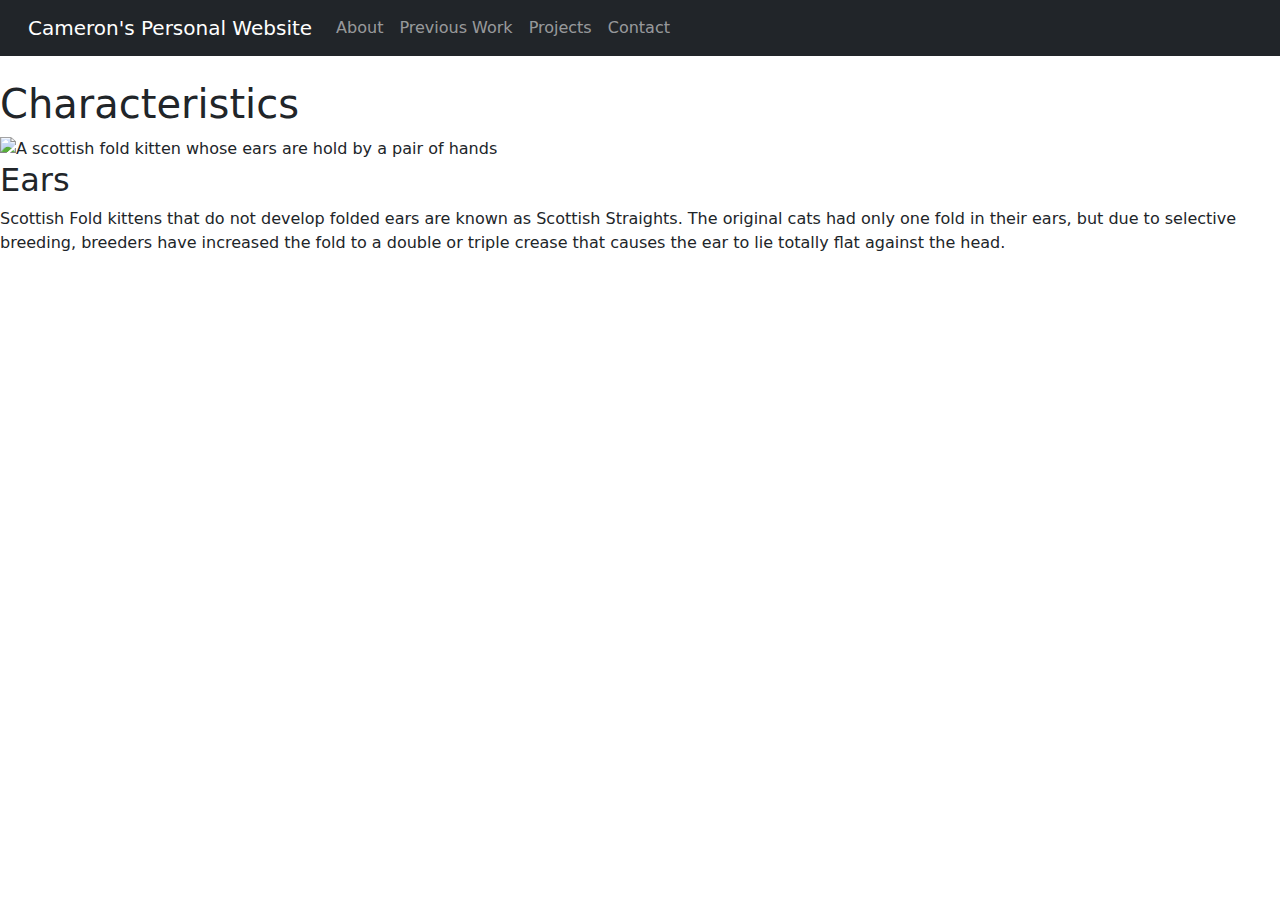
==== backend/templates/index.html @ 644aea26 "update imports" ====
<!DOCTYPE html>
<html lang="en">
  <head>
    <meta charset="UTF-8" />
    <meta name="viewport" content="width=device-width, initial-scale=1.0" />
    <title>03 - Starships</title>
    <link rel="stylesheet" href="../styles.css" />
    <link rel="stylesheet" href="styles.css" />
    <link
      rel="stylesheet"
      href="https://cdn.jsdelivr.net/npm/bootstrap@5.0.2/dist/css/bootstrap.min.css"
    />
    <script defer src="index.js"></script>
  </head>
  <body>
    <main>
        <nav
        class="navbar navbar-expand-md navbar-dark bg-dark mb-4"
        id="starships"
      >
        <div class="container-fluid">
          <a class="navbar-brand"></a>
          <a class="navbar-brand">Cameron's Personal Website</a>
          <div class="collapse navbar-collapse">
            <ul class="navbar-nav me-auto mb-2 mb-md-0">
              <li class="nav-item">
                <a class="nav-link" href="#aboutSection">About</a>
              </li>
              <li class="nav-item">
                <a class="nav-link" href="#previousWorkSection">Previous Work</a>
              </li>
              <li class="nav-item">
                <a class="nav-link" href="#projectsSection">Projects</a>
              </li>
              <li class="nav-item">
                <a class="nav-link" href="#signUpForm">Contact</a>
              </li>
            </ul>
          </div>
        </div>
      </nav>
      <div class="dark-background-container">
        <div id="Characteristics" class="content-container">
          <h1>Characteristics</h1>
          <div class="space-between-distributed-row-container content-container">
            <img
              alt="A scottish fold kitten whose ears are hold by a pair of hands"
              class="characteristics-image"
              src="./images/Straight-eared_Scottish_Fold.jpg" />
            <div class="characteristics-text-margin-left">
              <h2>Ears</h2>
              <p>
                Scottish Fold kittens that do not develop folded ears are known as
                Scottish Straights. The original cats had only one fold in their
                ears, but due to selective breeding, breeders have increased the
                fold to a double or triple crease that causes the ear to lie
                totally flat against the head.
              </p>
            </div>
          </div>
    </main>
  </body>
</html>
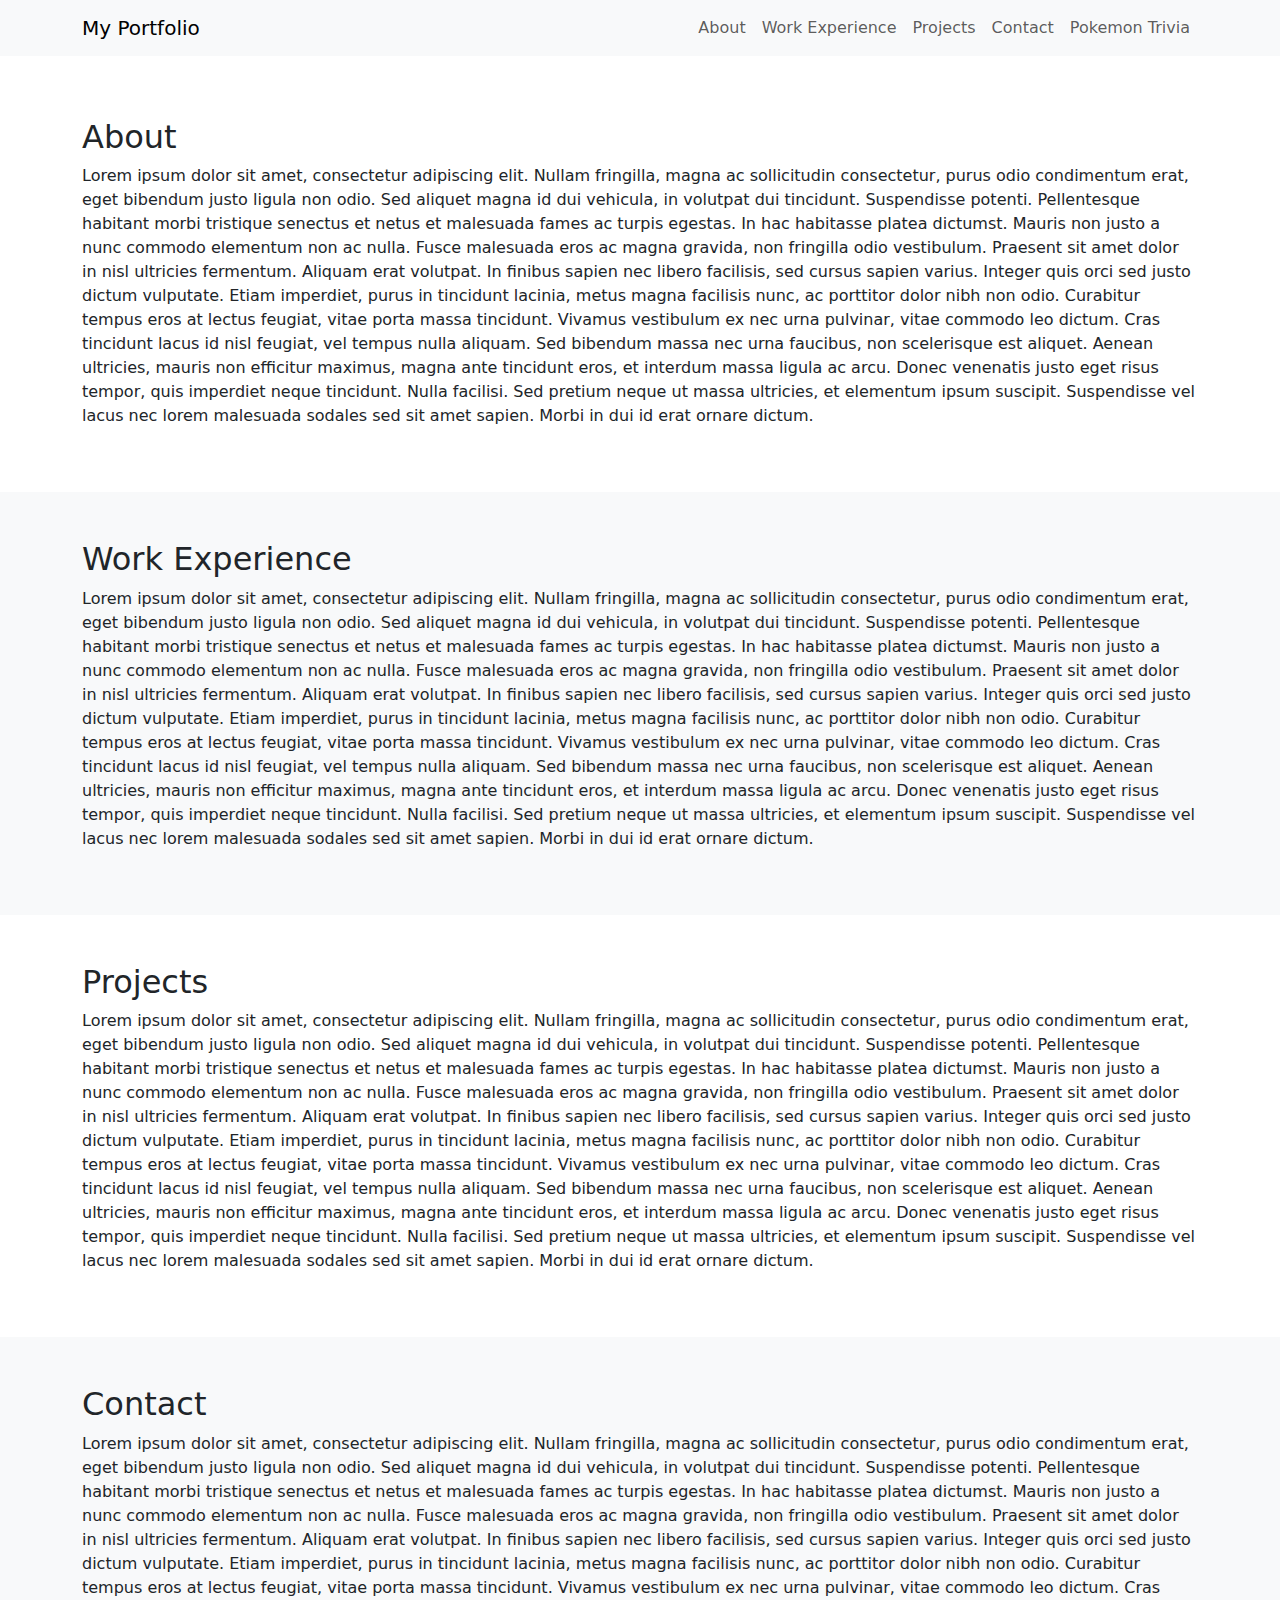
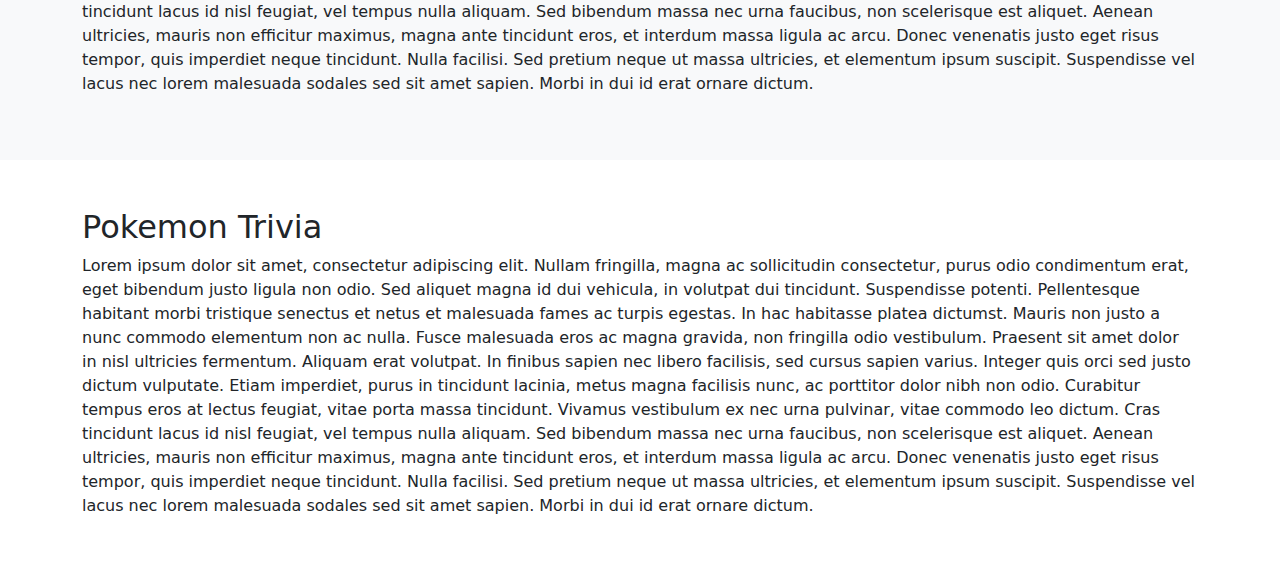
==== commit e4f55af8: "setup bare bones website" ====
--- a/backend/templates/index.html
+++ b/backend/templates/index.html
@@ -1,63 +1,81 @@
 <!DOCTYPE html>
 <html lang="en">
-  <head>
-    <meta charset="UTF-8" />
-    <meta name="viewport" content="width=device-width, initial-scale=1.0" />
-    <title>03 - Starships</title>
-    <link rel="stylesheet" href="../styles.css" />
-    <link rel="stylesheet" href="styles.css" />
-    <link
-      rel="stylesheet"
-      href="https://cdn.jsdelivr.net/npm/bootstrap@5.0.2/dist/css/bootstrap.min.css"
-    />
-    <script defer src="index.js"></script>
-  </head>
-  <body>
-    <main>
-        <nav
-        class="navbar navbar-expand-md navbar-dark bg-dark mb-4"
-        id="starships"
-      >
-        <div class="container-fluid">
-          <a class="navbar-brand"></a>
-          <a class="navbar-brand">Cameron's Personal Website</a>
-          <div class="collapse navbar-collapse">
-            <ul class="navbar-nav me-auto mb-2 mb-md-0">
-              <li class="nav-item">
-                <a class="nav-link" href="#aboutSection">About</a>
-              </li>
-              <li class="nav-item">
-                <a class="nav-link" href="#previousWorkSection">Previous Work</a>
-              </li>
-              <li class="nav-item">
-                <a class="nav-link" href="#projectsSection">Projects</a>
-              </li>
-              <li class="nav-item">
-                <a class="nav-link" href="#signUpForm">Contact</a>
-              </li>
-            </ul>
-          </div>
-        </div>
-      </nav>
-      <div class="dark-background-container">
-        <div id="Characteristics" class="content-container">
-          <h1>Characteristics</h1>
-          <div class="space-between-distributed-row-container content-container">
-            <img
-              alt="A scottish fold kitten whose ears are hold by a pair of hands"
-              class="characteristics-image"
-              src="./images/Straight-eared_Scottish_Fold.jpg" />
-            <div class="characteristics-text-margin-left">
-              <h2>Ears</h2>
-              <p>
-                Scottish Fold kittens that do not develop folded ears are known as
-                Scottish Straights. The original cats had only one fold in their
-                ears, but due to selective breeding, breeders have increased the
-                fold to a double or triple crease that causes the ear to lie
-                totally flat against the head.
-              </p>
-            </div>
-          </div>
-    </main>
-  </body>
+<head>
+  <meta charset="UTF-8">
+  <meta name="viewport" content="width=device-width, initial-scale=1">
+  <title>Minimalist Portfolio</title>
+  <link href="https://cdn.jsdelivr.net/npm/bootstrap@5.3.0/dist/css/bootstrap.min.css" rel="stylesheet">
+  <style>
+    body { padding-top: 70px; }
+  </style>
+</head>
+<body>
+  <!-- Navbar -->
+  <nav class="navbar navbar-expand-lg navbar-light bg-light fixed-top">
+    <div class="container">
+      <a class="navbar-brand" href="#">My Portfolio</a>
+      <button class="navbar-toggler" type="button" data-bs-toggle="collapse" data-bs-target="#navbarNav" 
+         aria-controls="navbarNav" aria-expanded="false" aria-label="Toggle navigation">
+         <span class="navbar-toggler-icon"></span>
+      </button>
+      <div class="collapse navbar-collapse" id="navbarNav">
+        <ul class="navbar-nav ms-auto">
+          <li class="nav-item"><a class="nav-link" href="#about">About</a></li>
+          <li class="nav-item"><a class="nav-link" href="#work-experience">Work Experience</a></li>
+          <li class="nav-item"><a class="nav-link" href="#projects">Projects</a></li>
+          <li class="nav-item"><a class="nav-link" href="#contact">Contact</a></li>
+          <li class="nav-item"><a class="nav-link" href="#pokemon-trivia">Pokemon Trivia</a></li>
+        </ul>
+      </div>
+    </div>
+  </nav>
+  
+  <!-- Sections -->
+  <section id="about" class="py-5">
+    <div class="container">
+      <h2>About</h2>
+      <p>
+        Lorem ipsum dolor sit amet, consectetur adipiscing elit. Nullam fringilla, magna ac sollicitudin consectetur, purus odio condimentum erat, eget bibendum justo ligula non odio. Sed aliquet magna id dui vehicula, in volutpat dui tincidunt. Suspendisse potenti. Pellentesque habitant morbi tristique senectus et netus et malesuada fames ac turpis egestas. In hac habitasse platea dictumst. Mauris non justo a nunc commodo elementum non ac nulla. Fusce malesuada eros ac magna gravida, non fringilla odio vestibulum. Praesent sit amet dolor in nisl ultricies fermentum. Aliquam erat volutpat. In finibus sapien nec libero facilisis, sed cursus sapien varius. Integer quis orci sed justo dictum vulputate. Etiam imperdiet, purus in tincidunt lacinia, metus magna facilisis nunc, ac porttitor dolor nibh non odio. Curabitur tempus eros at lectus feugiat, vitae porta massa tincidunt. Vivamus vestibulum ex nec urna pulvinar, vitae commodo leo dictum. Cras tincidunt lacus id nisl feugiat, vel tempus nulla aliquam. Sed bibendum massa nec urna faucibus, non scelerisque est aliquet. Aenean ultricies, mauris non efficitur maximus, magna ante tincidunt eros, et interdum massa ligula ac arcu. Donec venenatis justo eget risus tempor, quis imperdiet neque tincidunt. Nulla facilisi. Sed pretium neque ut massa ultricies, et elementum ipsum suscipit. Suspendisse vel lacus nec lorem malesuada sodales sed sit amet sapien. Morbi in dui id erat ornare dictum.
+      </p>
+    </div>
+  </section>
+  
+  <section id="work-experience" class="py-5 bg-light">
+    <div class="container">
+      <h2>Work Experience</h2>
+      <p>
+        Lorem ipsum dolor sit amet, consectetur adipiscing elit. Nullam fringilla, magna ac sollicitudin consectetur, purus odio condimentum erat, eget bibendum justo ligula non odio. Sed aliquet magna id dui vehicula, in volutpat dui tincidunt. Suspendisse potenti. Pellentesque habitant morbi tristique senectus et netus et malesuada fames ac turpis egestas. In hac habitasse platea dictumst. Mauris non justo a nunc commodo elementum non ac nulla. Fusce malesuada eros ac magna gravida, non fringilla odio vestibulum. Praesent sit amet dolor in nisl ultricies fermentum. Aliquam erat volutpat. In finibus sapien nec libero facilisis, sed cursus sapien varius. Integer quis orci sed justo dictum vulputate. Etiam imperdiet, purus in tincidunt lacinia, metus magna facilisis nunc, ac porttitor dolor nibh non odio. Curabitur tempus eros at lectus feugiat, vitae porta massa tincidunt. Vivamus vestibulum ex nec urna pulvinar, vitae commodo leo dictum. Cras tincidunt lacus id nisl feugiat, vel tempus nulla aliquam. Sed bibendum massa nec urna faucibus, non scelerisque est aliquet. Aenean ultricies, mauris non efficitur maximus, magna ante tincidunt eros, et interdum massa ligula ac arcu. Donec venenatis justo eget risus tempor, quis imperdiet neque tincidunt. Nulla facilisi. Sed pretium neque ut massa ultricies, et elementum ipsum suscipit. Suspendisse vel lacus nec lorem malesuada sodales sed sit amet sapien. Morbi in dui id erat ornare dictum.
+      </p>
+    </div>
+  </section>
+  
+  <section id="projects" class="py-5">
+    <div class="container">
+      <h2>Projects</h2>
+      <p>
+        Lorem ipsum dolor sit amet, consectetur adipiscing elit. Nullam fringilla, magna ac sollicitudin consectetur, purus odio condimentum erat, eget bibendum justo ligula non odio. Sed aliquet magna id dui vehicula, in volutpat dui tincidunt. Suspendisse potenti. Pellentesque habitant morbi tristique senectus et netus et malesuada fames ac turpis egestas. In hac habitasse platea dictumst. Mauris non justo a nunc commodo elementum non ac nulla. Fusce malesuada eros ac magna gravida, non fringilla odio vestibulum. Praesent sit amet dolor in nisl ultricies fermentum. Aliquam erat volutpat. In finibus sapien nec libero facilisis, sed cursus sapien varius. Integer quis orci sed justo dictum vulputate. Etiam imperdiet, purus in tincidunt lacinia, metus magna facilisis nunc, ac porttitor dolor nibh non odio. Curabitur tempus eros at lectus feugiat, vitae porta massa tincidunt. Vivamus vestibulum ex nec urna pulvinar, vitae commodo leo dictum. Cras tincidunt lacus id nisl feugiat, vel tempus nulla aliquam. Sed bibendum massa nec urna faucibus, non scelerisque est aliquet. Aenean ultricies, mauris non efficitur maximus, magna ante tincidunt eros, et interdum massa ligula ac arcu. Donec venenatis justo eget risus tempor, quis imperdiet neque tincidunt. Nulla facilisi. Sed pretium neque ut massa ultricies, et elementum ipsum suscipit. Suspendisse vel lacus nec lorem malesuada sodales sed sit amet sapien. Morbi in dui id erat ornare dictum.
+      </p>
+    </div>
+  </section>
+  
+  <section id="contact" class="py-5 bg-light">
+    <div class="container">
+      <h2>Contact</h2>
+      <p>
+        Lorem ipsum dolor sit amet, consectetur adipiscing elit. Nullam fringilla, magna ac sollicitudin consectetur, purus odio condimentum erat, eget bibendum justo ligula non odio. Sed aliquet magna id dui vehicula, in volutpat dui tincidunt. Suspendisse potenti. Pellentesque habitant morbi tristique senectus et netus et malesuada fames ac turpis egestas. In hac habitasse platea dictumst. Mauris non justo a nunc commodo elementum non ac nulla. Fusce malesuada eros ac magna gravida, non fringilla odio vestibulum. Praesent sit amet dolor in nisl ultricies fermentum. Aliquam erat volutpat. In finibus sapien nec libero facilisis, sed cursus sapien varius. Integer quis orci sed justo dictum vulputate. Etiam imperdiet, purus in tincidunt lacinia, metus magna facilisis nunc, ac porttitor dolor nibh non odio. Curabitur tempus eros at lectus feugiat, vitae porta massa tincidunt. Vivamus vestibulum ex nec urna pulvinar, vitae commodo leo dictum. Cras tincidunt lacus id nisl feugiat, vel tempus nulla aliquam. Sed bibendum massa nec urna faucibus, non scelerisque est aliquet. Aenean ultricies, mauris non efficitur maximus, magna ante tincidunt eros, et interdum massa ligula ac arcu. Donec venenatis justo eget risus tempor, quis imperdiet neque tincidunt. Nulla facilisi. Sed pretium neque ut massa ultricies, et elementum ipsum suscipit. Suspendisse vel lacus nec lorem malesuada sodales sed sit amet sapien. Morbi in dui id erat ornare dictum.
+      </p>
+    </div>
+  </section>
+  
+  <section id="pokemon-trivia" class="py-5">
+    <div class="container">
+      <h2>Pokemon Trivia</h2>
+      <p>
+        Lorem ipsum dolor sit amet, consectetur adipiscing elit. Nullam fringilla, magna ac sollicitudin consectetur, purus odio condimentum erat, eget bibendum justo ligula non odio. Sed aliquet magna id dui vehicula, in volutpat dui tincidunt. Suspendisse potenti. Pellentesque habitant morbi tristique senectus et netus et malesuada fames ac turpis egestas. In hac habitasse platea dictumst. Mauris non justo a nunc commodo elementum non ac nulla. Fusce malesuada eros ac magna gravida, non fringilla odio vestibulum. Praesent sit amet dolor in nisl ultricies fermentum. Aliquam erat volutpat. In finibus sapien nec libero facilisis, sed cursus sapien varius. Integer quis orci sed justo dictum vulputate. Etiam imperdiet, purus in tincidunt lacinia, metus magna facilisis nunc, ac porttitor dolor nibh non odio. Curabitur tempus eros at lectus feugiat, vitae porta massa tincidunt. Vivamus vestibulum ex nec urna pulvinar, vitae commodo leo dictum. Cras tincidunt lacus id nisl feugiat, vel tempus nulla aliquam. Sed bibendum massa nec urna faucibus, non scelerisque est aliquet. Aenean ultricies, mauris non efficitur maximus, magna ante tincidunt eros, et interdum massa ligula ac arcu. Donec venenatis justo eget risus tempor, quis imperdiet neque tincidunt. Nulla facilisi. Sed pretium neque ut massa ultricies, et elementum ipsum suscipit. Suspendisse vel lacus nec lorem malesuada sodales sed sit amet sapien. Morbi in dui id erat ornare dictum.
+      </p>
+    </div>
+  </section>
+  
+  <script src="https://cdn.jsdelivr.net/npm/bootstrap@5.3.0/dist/js/bootstrap.bundle.min.js"></script>
+</body>
 </html>
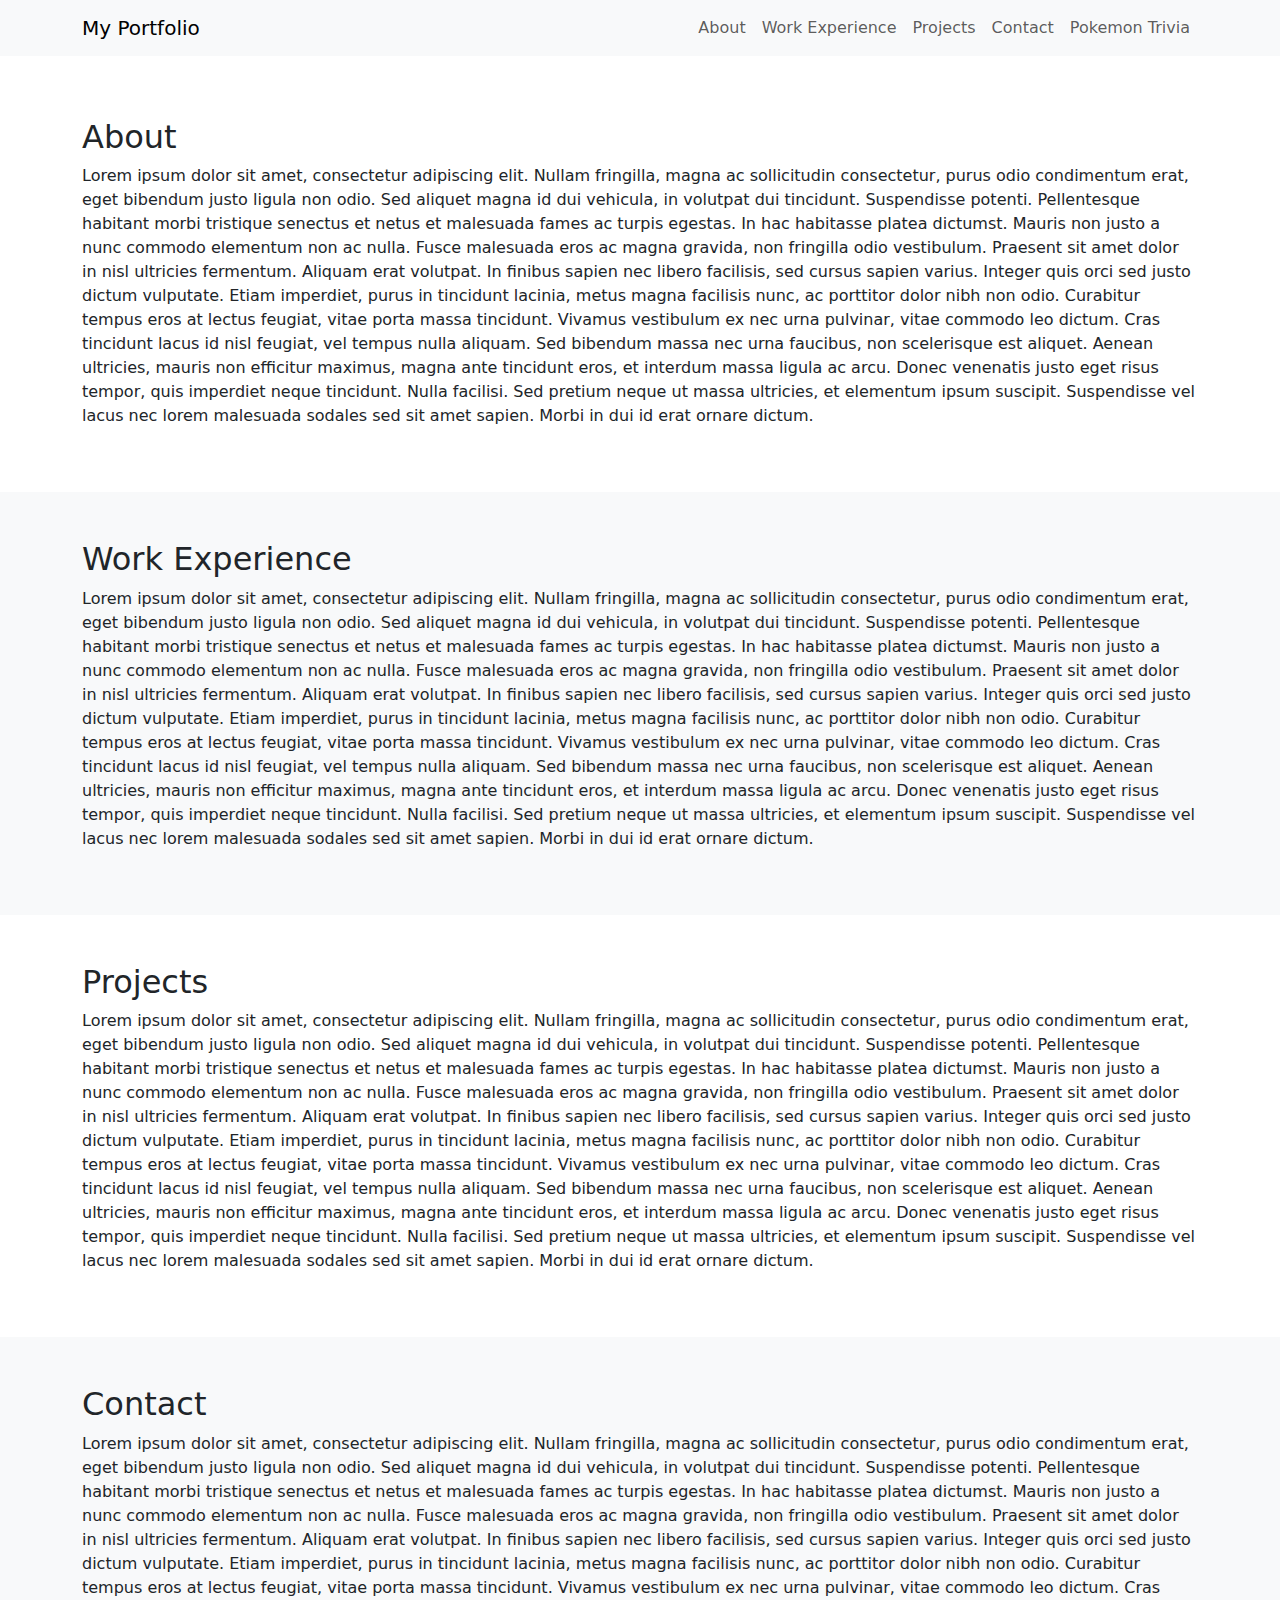
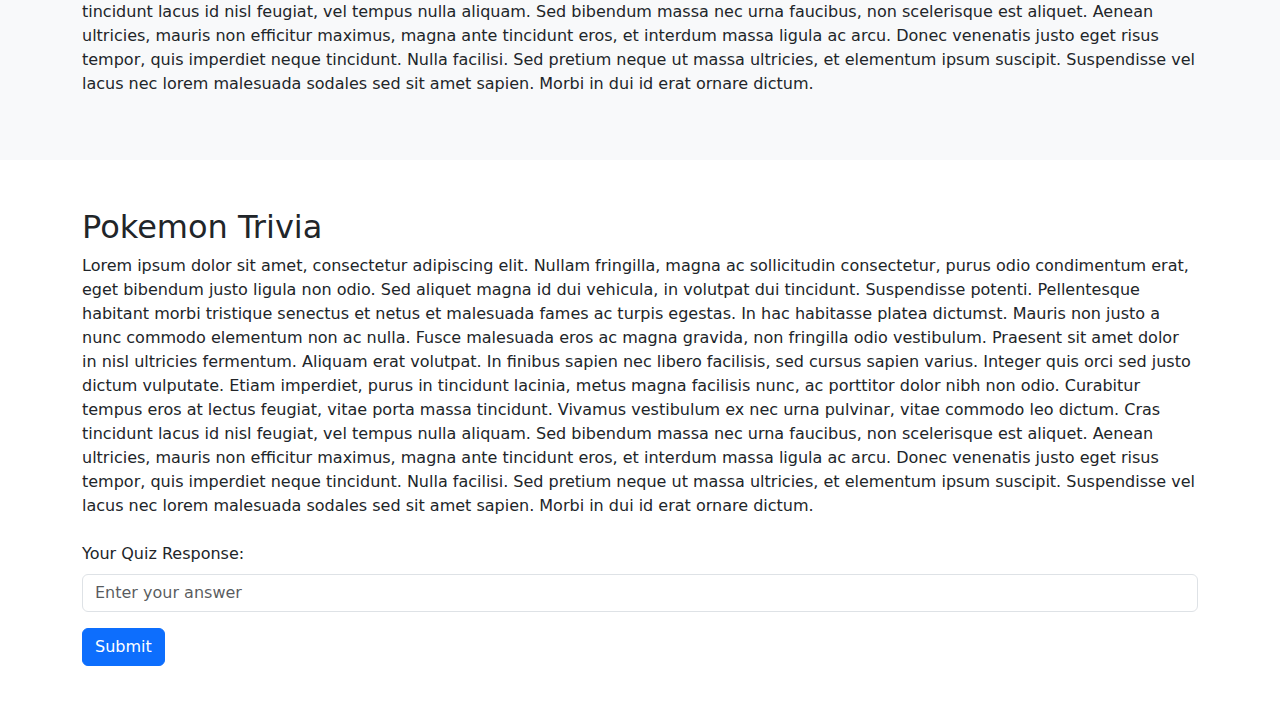
==== commit 9a98a38f: "Allow CORS for my backend; update index.html for the form and making requests" ====
--- a/backend/templates/index.html
+++ b/backend/templates/index.html
@@ -30,7 +30,7 @@
     </div>
   </nav>
   
-  <!-- Sections -->
+  <!-- Other Sections -->
   <section id="about" class="py-5">
     <div class="container">
       <h2>About</h2>
@@ -67,15 +67,56 @@
     </div>
   </section>
   
+  <!-- Updated Pokemon Trivia Section -->
   <section id="pokemon-trivia" class="py-5">
     <div class="container">
       <h2>Pokemon Trivia</h2>
       <p>
         Lorem ipsum dolor sit amet, consectetur adipiscing elit. Nullam fringilla, magna ac sollicitudin consectetur, purus odio condimentum erat, eget bibendum justo ligula non odio. Sed aliquet magna id dui vehicula, in volutpat dui tincidunt. Suspendisse potenti. Pellentesque habitant morbi tristique senectus et netus et malesuada fames ac turpis egestas. In hac habitasse platea dictumst. Mauris non justo a nunc commodo elementum non ac nulla. Fusce malesuada eros ac magna gravida, non fringilla odio vestibulum. Praesent sit amet dolor in nisl ultricies fermentum. Aliquam erat volutpat. In finibus sapien nec libero facilisis, sed cursus sapien varius. Integer quis orci sed justo dictum vulputate. Etiam imperdiet, purus in tincidunt lacinia, metus magna facilisis nunc, ac porttitor dolor nibh non odio. Curabitur tempus eros at lectus feugiat, vitae porta massa tincidunt. Vivamus vestibulum ex nec urna pulvinar, vitae commodo leo dictum. Cras tincidunt lacus id nisl feugiat, vel tempus nulla aliquam. Sed bibendum massa nec urna faucibus, non scelerisque est aliquet. Aenean ultricies, mauris non efficitur maximus, magna ante tincidunt eros, et interdum massa ligula ac arcu. Donec venenatis justo eget risus tempor, quis imperdiet neque tincidunt. Nulla facilisi. Sed pretium neque ut massa ultricies, et elementum ipsum suscipit. Suspendisse vel lacus nec lorem malesuada sodales sed sit amet sapien. Morbi in dui id erat ornare dictum.
       </p>
+      
+      <!-- Quiz Form -->
+      <form id="trivia-form" class="mt-4">
+        <div class="mb-3">
+          <label for="quiz-response" class="form-label">Your Quiz Response:</label>
+          <input type="text" class="form-control" id="quiz-response" placeholder="Enter your answer">
+        </div>
+        <button type="submit" class="btn btn-primary">Submit</button>
+      </form>
+      
+      <!-- Backend Response Display -->
+      <div id="trivia-response" class="mt-4" style="display:none;">
+        <h4>Response from Backend:</h4>
+        <p id="backend-answer"></p>
+      </div>
     </div>
   </section>
   
+  <script src="https://code.jquery.com/jquery-3.6.0.min.js"></script>
   <script src="https://cdn.jsdelivr.net/npm/bootstrap@5.3.0/dist/js/bootstrap.bundle.min.js"></script>
+  <script>
+    $(document).ready(function(){
+      $('#trivia-form').on('submit', function(e){
+        e.preventDefault();
+        var userResponse = $('#quiz-response').val();
+        $('#backend-answer').text('');
+        $('#trivia-response').hide();
+        $.ajax({
+          url: 'https://cfarhan-f9900dc398ab.herokuapp.com/question',
+          type: 'POST',
+          contentType: 'application/json',
+          data: JSON.stringify({ quiz_response: userResponse }),
+          success: function(response){
+            $('#backend-answer').text(response.answer);
+            $('#trivia-response').show();
+          },
+          error: function(jqXHR, textStatus, errorThrown){
+            $('#backend-answer').text("Error: " + textStatus);
+            $('#trivia-response').show();
+          }
+        });
+      });
+    });
+  </script>
 </body>
 </html>
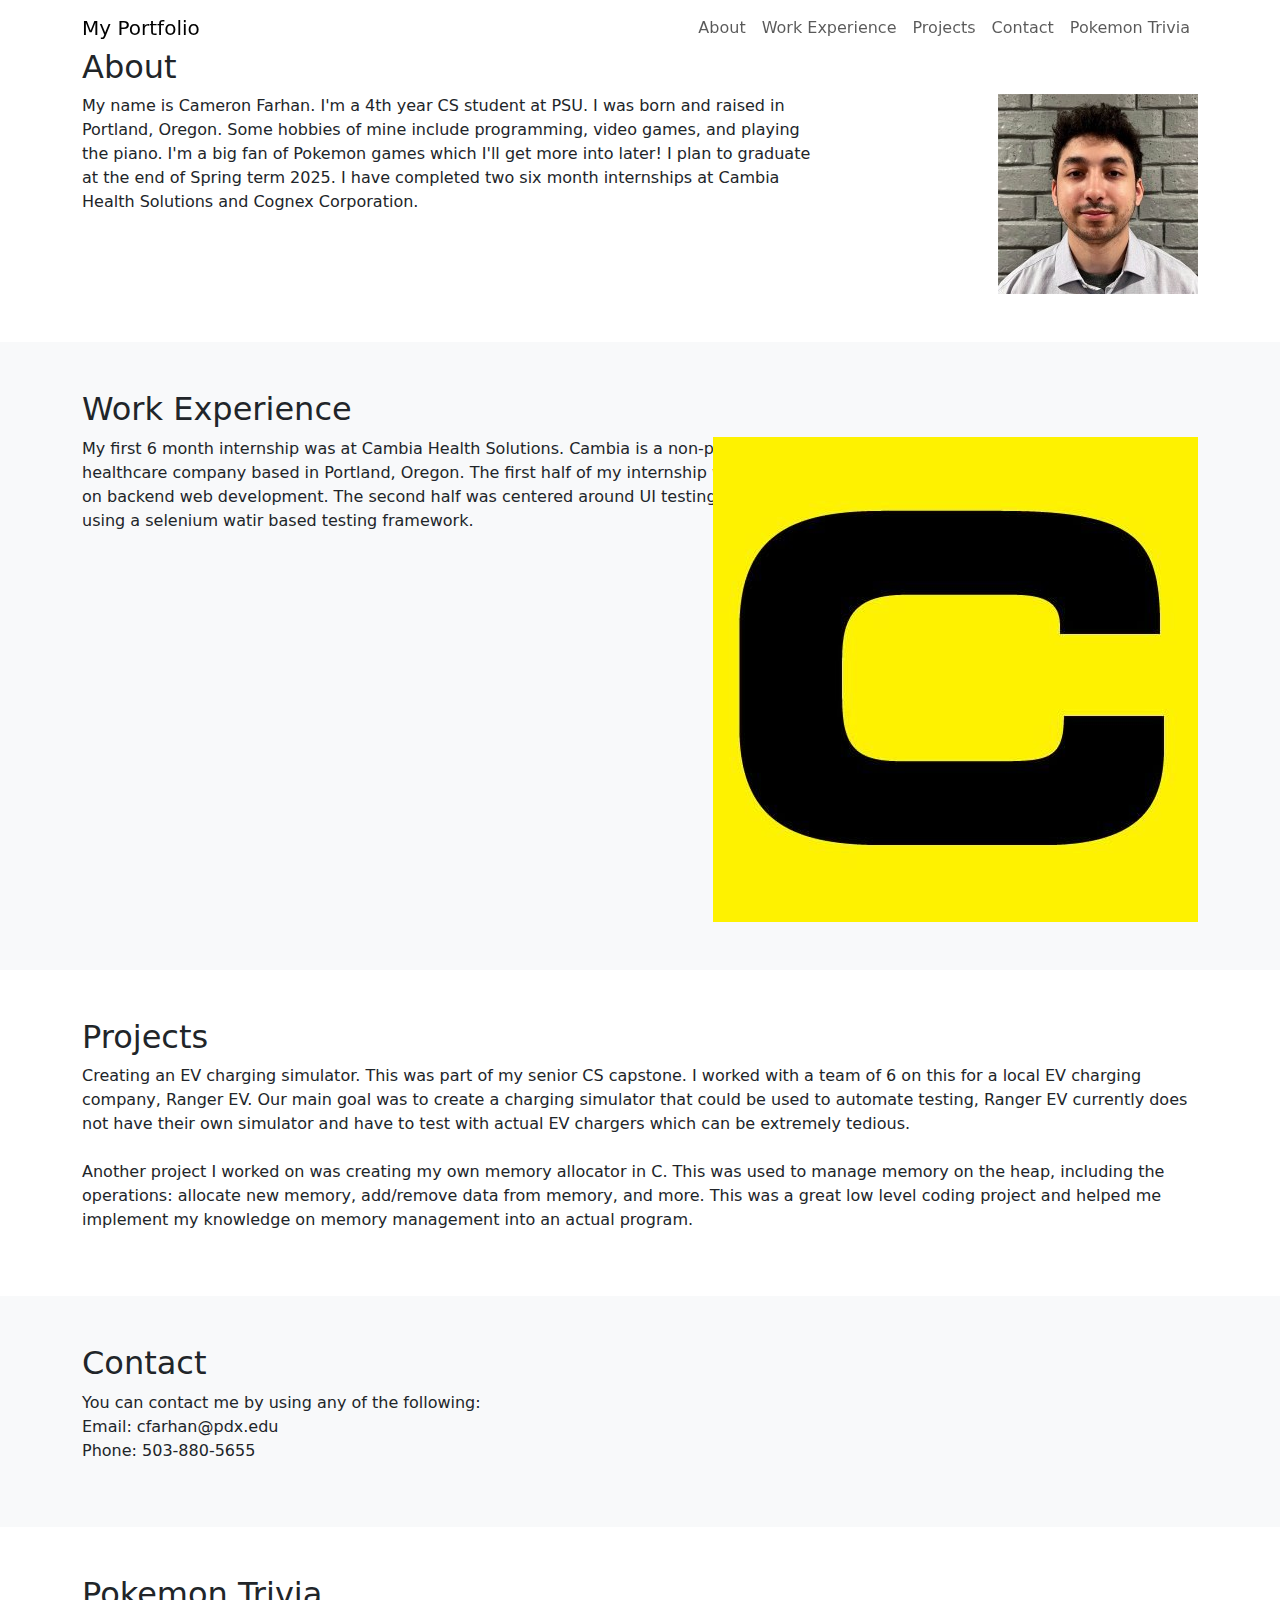
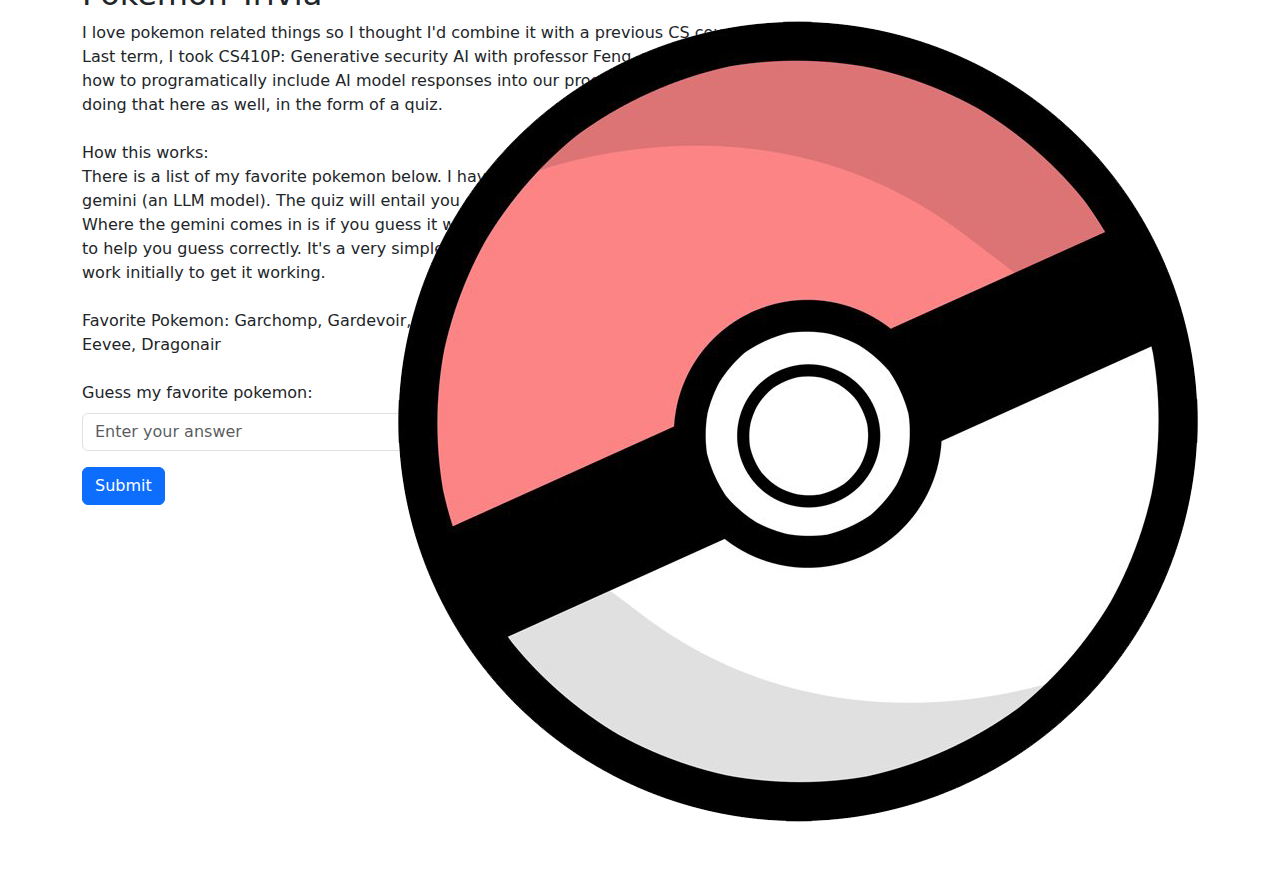
==== commit 3c9269ca: "Move all jQuery code into separate file" ====
--- a/backend/templates/index.html
+++ b/backend/templates/index.html
@@ -4,14 +4,16 @@
   <meta charset="UTF-8">
   <meta name="viewport" content="width=device-width, initial-scale=1">
   <title>Minimalist Portfolio</title>
+  <!-- Bootstrap CSS -->
   <link href="https://cdn.jsdelivr.net/npm/bootstrap@5.3.0/dist/css/bootstrap.min.css" rel="stylesheet">
-  <style>
-    body { padding-top: 70px; }
-  </style>
+  <!-- Google Font for Title -->
+  <link href="https://fonts.googleapis.com/css2?family=Great+Vibes&display=swap" rel="stylesheet">
+
+  <link href="./styles.css" rel="stylesheet">
 </head>
 <body>
   <!-- Navbar -->
-  <nav class="navbar navbar-expand-lg navbar-light bg-light fixed-top">
+  <nav class="navbar navbar-expand-lg fixed-top">
     <div class="container">
       <a class="navbar-brand" href="#">My Portfolio</a>
       <button class="navbar-toggler" type="button" data-bs-toggle="collapse" data-bs-target="#navbarNav" 
@@ -30,93 +32,126 @@
     </div>
   </nav>
   
-  <!-- Other Sections -->
+  <!-- About Section -->
   <section id="about" class="py-5">
     <div class="container">
       <h2>About</h2>
+      <div class="row">
+        <div class="col-md-8">
+          <p>
+            My name is Cameron Farhan. I'm a 4th year CS student at PSU. 
+            I was born and raised in Portland, Oregon. 
+            Some hobbies of mine include programming, video games, and playing the piano. 
+            I'm a big fan of Pokemon games which I'll get more into later!
+            I plan to graduate at the end of Spring term 2025. 
+            I have completed two six month internships at Cambia Health Solutions and Cognex Corporation.
+          </p>
+        </div>
+        <div class="col-md-4 d-flex align-items-start justify-content-end">
+          <img src="../../images/cameron.jpg" alt="Picture of me (Cameron Farhan)" class="section-img circular">
+        </div>
+      </div>
+    </div>
+  </section>
+  
+  <!-- Work Experience Section -->
+  <section id="work-experience" class="py-5 bg-light">
+    <div class="container">
+      <h2>Work Experience</h2>
+      <div class="row">
+        <div class="col-md-8">
+          <p>
+            My first 6 month internship was at Cambia Health Solutions.
+            Cambia is a non-profit healthcare company based in Portland, Oregon.
+            The first half of my internship was focused on backend web development.
+            The second half was centered around UI testing automation using a
+            selenium watir based testing framework.
+          </p>
+        </div>
+        <div class="col-md-4 d-flex align-items-start justify-content-end">
+          <img src="../../images/cognex.jpeg" alt="Cognex logo" class="section-img">
+        </div>
+      </div>
+    </div>
+  </section>
+  
+  <!-- Projects Section  -->
+  <section id="projects" class="py-5">
+    <div class="container">
+      <h2>Projects</h2>
       <p>
-        Lorem ipsum dolor sit amet, consectetur adipiscing elit. Nullam fringilla, magna ac sollicitudin consectetur, purus odio condimentum erat, eget bibendum justo ligula non odio. Sed aliquet magna id dui vehicula, in volutpat dui tincidunt. Suspendisse potenti. Pellentesque habitant morbi tristique senectus et netus et malesuada fames ac turpis egestas. In hac habitasse platea dictumst. Mauris non justo a nunc commodo elementum non ac nulla. Fusce malesuada eros ac magna gravida, non fringilla odio vestibulum. Praesent sit amet dolor in nisl ultricies fermentum. Aliquam erat volutpat. In finibus sapien nec libero facilisis, sed cursus sapien varius. Integer quis orci sed justo dictum vulputate. Etiam imperdiet, purus in tincidunt lacinia, metus magna facilisis nunc, ac porttitor dolor nibh non odio. Curabitur tempus eros at lectus feugiat, vitae porta massa tincidunt. Vivamus vestibulum ex nec urna pulvinar, vitae commodo leo dictum. Cras tincidunt lacus id nisl feugiat, vel tempus nulla aliquam. Sed bibendum massa nec urna faucibus, non scelerisque est aliquet. Aenean ultricies, mauris non efficitur maximus, magna ante tincidunt eros, et interdum massa ligula ac arcu. Donec venenatis justo eget risus tempor, quis imperdiet neque tincidunt. Nulla facilisi. Sed pretium neque ut massa ultricies, et elementum ipsum suscipit. Suspendisse vel lacus nec lorem malesuada sodales sed sit amet sapien. Morbi in dui id erat ornare dictum.
+        Creating an EV charging simulator. This was part of my senior CS capstone.
+        I worked with a team of 6 on this for a local EV charging company, Ranger EV.
+        Our main goal was to create a charging simulator that could be used to automate
+        testing, Ranger EV currently does not have their own simulator and have to test
+        with actual EV chargers which can be extremely tedious.
+      <br><br>
+        Another project I worked on was creating my own memory allocator in C.
+        This was used to manage memory on the heap, including the operations: 
+        allocate new memory, add/remove data from memory, and more. This was a great low level coding project
+        and helped me implement my knowledge on memory management into an actual program.
       </p>
     </div>
   </section>
   
-  <section id="work-experience" class="py-5 bg-light">
+  <!-- Contact Section  -->
+  <section id="contact" class="py-5 bg-light">
     <div class="container">
-      <h2>Work Experience</h2>
+      <h2>Contact</h2>
       <p>
-        Lorem ipsum dolor sit amet, consectetur adipiscing elit. Nullam fringilla, magna ac sollicitudin consectetur, purus odio condimentum erat, eget bibendum justo ligula non odio. Sed aliquet magna id dui vehicula, in volutpat dui tincidunt. Suspendisse potenti. Pellentesque habitant morbi tristique senectus et netus et malesuada fames ac turpis egestas. In hac habitasse platea dictumst. Mauris non justo a nunc commodo elementum non ac nulla. Fusce malesuada eros ac magna gravida, non fringilla odio vestibulum. Praesent sit amet dolor in nisl ultricies fermentum. Aliquam erat volutpat. In finibus sapien nec libero facilisis, sed cursus sapien varius. Integer quis orci sed justo dictum vulputate. Etiam imperdiet, purus in tincidunt lacinia, metus magna facilisis nunc, ac porttitor dolor nibh non odio. Curabitur tempus eros at lectus feugiat, vitae porta massa tincidunt. Vivamus vestibulum ex nec urna pulvinar, vitae commodo leo dictum. Cras tincidunt lacus id nisl feugiat, vel tempus nulla aliquam. Sed bibendum massa nec urna faucibus, non scelerisque est aliquet. Aenean ultricies, mauris non efficitur maximus, magna ante tincidunt eros, et interdum massa ligula ac arcu. Donec venenatis justo eget risus tempor, quis imperdiet neque tincidunt. Nulla facilisi. Sed pretium neque ut massa ultricies, et elementum ipsum suscipit. Suspendisse vel lacus nec lorem malesuada sodales sed sit amet sapien. Morbi in dui id erat ornare dictum.
+        You can contact me by using any of the following:<br>
+        Email: cfarhan@pdx.edu<br>
+        Phone: 503-880-5655<br>
       </p>
     </div>
   </section>
   
-  <section id="projects" class="py-5">
-    <div class="container">
-      <h2>Projects</h2>
-      <p>
-        Lorem ipsum dolor sit amet, consectetur adipiscing elit. Nullam fringilla, magna ac sollicitudin consectetur, purus odio condimentum erat, eget bibendum justo ligula non odio. Sed aliquet magna id dui vehicula, in volutpat dui tincidunt. Suspendisse potenti. Pellentesque habitant morbi tristique senectus et netus et malesuada fames ac turpis egestas. In hac habitasse platea dictumst. Mauris non justo a nunc commodo elementum non ac nulla. Fusce malesuada eros ac magna gravida, non fringilla odio vestibulum. Praesent sit amet dolor in nisl ultricies fermentum. Aliquam erat volutpat. In finibus sapien nec libero facilisis, sed cursus sapien varius. Integer quis orci sed justo dictum vulputate. Etiam imperdiet, purus in tincidunt lacinia, metus magna facilisis nunc, ac porttitor dolor nibh non odio. Curabitur tempus eros at lectus feugiat, vitae porta massa tincidunt. Vivamus vestibulum ex nec urna pulvinar, vitae commodo leo dictum. Cras tincidunt lacus id nisl feugiat, vel tempus nulla aliquam. Sed bibendum massa nec urna faucibus, non scelerisque est aliquet. Aenean ultricies, mauris non efficitur maximus, magna ante tincidunt eros, et interdum massa ligula ac arcu. Donec venenatis justo eget risus tempor, quis imperdiet neque tincidunt. Nulla facilisi. Sed pretium neque ut massa ultricies, et elementum ipsum suscipit. Suspendisse vel lacus nec lorem malesuada sodales sed sit amet sapien. Morbi in dui id erat ornare dictum.
-      </p>
-    </div>
-  </section>
-  
-  <section id="contact" class="py-5 bg-light">
-    <div class="container">
-      <h2>Contact</h2>
-      <p>
-        Lorem ipsum dolor sit amet, consectetur adipiscing elit. Nullam fringilla, magna ac sollicitudin consectetur, purus odio condimentum erat, eget bibendum justo ligula non odio. Sed aliquet magna id dui vehicula, in volutpat dui tincidunt. Suspendisse potenti. Pellentesque habitant morbi tristique senectus et netus et malesuada fames ac turpis egestas. In hac habitasse platea dictumst. Mauris non justo a nunc commodo elementum non ac nulla. Fusce malesuada eros ac magna gravida, non fringilla odio vestibulum. Praesent sit amet dolor in nisl ultricies fermentum. Aliquam erat volutpat. In finibus sapien nec libero facilisis, sed cursus sapien varius. Integer quis orci sed justo dictum vulputate. Etiam imperdiet, purus in tincidunt lacinia, metus magna facilisis nunc, ac porttitor dolor nibh non odio. Curabitur tempus eros at lectus feugiat, vitae porta massa tincidunt. Vivamus vestibulum ex nec urna pulvinar, vitae commodo leo dictum. Cras tincidunt lacus id nisl feugiat, vel tempus nulla aliquam. Sed bibendum massa nec urna faucibus, non scelerisque est aliquet. Aenean ultricies, mauris non efficitur maximus, magna ante tincidunt eros, et interdum massa ligula ac arcu. Donec venenatis justo eget risus tempor, quis imperdiet neque tincidunt. Nulla facilisi. Sed pretium neque ut massa ultricies, et elementum ipsum suscipit. Suspendisse vel lacus nec lorem malesuada sodales sed sit amet sapien. Morbi in dui id erat ornare dictum.
-      </p>
-    </div>
-  </section>
-  
-  <!-- Updated Pokemon Trivia Section -->
+  <!-- Pokemon Trivia Section  -->
   <section id="pokemon-trivia" class="py-5">
     <div class="container">
       <h2>Pokemon Trivia</h2>
-      <p>
-        Lorem ipsum dolor sit amet, consectetur adipiscing elit. Nullam fringilla, magna ac sollicitudin consectetur, purus odio condimentum erat, eget bibendum justo ligula non odio. Sed aliquet magna id dui vehicula, in volutpat dui tincidunt. Suspendisse potenti. Pellentesque habitant morbi tristique senectus et netus et malesuada fames ac turpis egestas. In hac habitasse platea dictumst. Mauris non justo a nunc commodo elementum non ac nulla. Fusce malesuada eros ac magna gravida, non fringilla odio vestibulum. Praesent sit amet dolor in nisl ultricies fermentum. Aliquam erat volutpat. In finibus sapien nec libero facilisis, sed cursus sapien varius. Integer quis orci sed justo dictum vulputate. Etiam imperdiet, purus in tincidunt lacinia, metus magna facilisis nunc, ac porttitor dolor nibh non odio. Curabitur tempus eros at lectus feugiat, vitae porta massa tincidunt. Vivamus vestibulum ex nec urna pulvinar, vitae commodo leo dictum. Cras tincidunt lacus id nisl feugiat, vel tempus nulla aliquam. Sed bibendum massa nec urna faucibus, non scelerisque est aliquet. Aenean ultricies, mauris non efficitur maximus, magna ante tincidunt eros, et interdum massa ligula ac arcu. Donec venenatis justo eget risus tempor, quis imperdiet neque tincidunt. Nulla facilisi. Sed pretium neque ut massa ultricies, et elementum ipsum suscipit. Suspendisse vel lacus nec lorem malesuada sodales sed sit amet sapien. Morbi in dui id erat ornare dictum.
-      </p>
-      
-      <!-- Quiz Form -->
-      <form id="trivia-form" class="mt-4">
-        <div class="mb-3">
-          <label for="quiz-response" class="form-label">Your Quiz Response:</label>
-          <input type="text" class="form-control" id="quiz-response" placeholder="Enter your answer">
+      <div class="row">
+        <div class="col-md-8">
+          <p>
+            I love pokemon related things so I thought I'd combine it with a previous CS course I took.
+            Last term, I took CS410P: Generative security AI with professor Feng, which we learned how to
+            programatically include AI model responses into our programs. I'm going to be doing that here as well, in the form of a quiz.<br><br>
+
+            How this works:<br>
+            There is a list of my favorite pokemon below. I have also given this information to google gemini (an LLM model).
+            The quiz will entail you guessing what my favorite pokemon are. Where the gemini comes in is if you guess it wrong,
+            it can in real time generate helpful tips to help you guess correctly. It's a very simple use of an LLM response,
+            but a bit of backend work initially to get it working.<br><br>
+
+            Favorite Pokemon:
+            Garchomp, Gardevoir, Charizard, Moltres, Zapdos, Glaceon, Rayquaza, Eevee, Dragonair
+          </p>
+          
+          <!-- Quiz Form -->
+          <form id="trivia-form" class="mt-4">
+            <div class="mb-3">
+              <label for="quiz-response" class="form-label">Guess my favorite pokemon:</label>
+              <input type="text" class="form-control" id="quiz-response" placeholder="Enter your answer">
+            </div>
+            <button type="submit" class="btn btn-primary">Submit</button>
+          </form>
+          
+          <!-- Backend Response Display -->
+          <div id="trivia-response" class="mt-4" style="display:none;">
+            <h4>Response from Google Gemini:</h4>
+            <p id="backend-answer"></p>
+          </div>
         </div>
-        <button type="submit" class="btn btn-primary">Submit</button>
-      </form>
-      
-      <!-- Backend Response Display -->
-      <div id="trivia-response" class="mt-4" style="display:none;">
-        <h4>Response from Backend:</h4>
-        <p id="backend-answer"></p>
+        <div class="col-md-4 d-flex align-items-start justify-content-end">
+          <img src="../../images/pokeball.png" alt="Pokemon Trivia Image" class="section-img">
+        </div>
       </div>
     </div>
   </section>
   
+  <!-- jQuery and Bootstrap JS -->
   <script src="https://code.jquery.com/jquery-3.6.0.min.js"></script>
   <script src="https://cdn.jsdelivr.net/npm/bootstrap@5.3.0/dist/js/bootstrap.bundle.min.js"></script>
-  <script>
-    $(document).ready(function(){
-      $('#trivia-form').on('submit', function(e){
-        e.preventDefault();
-        var userResponse = $('#quiz-response').val();
-        $('#backend-answer').text('');
-        $('#trivia-response').hide();
-        $.ajax({
-          url: 'https://cfarhan-f9900dc398ab.herokuapp.com/question',
-          type: 'POST',
-          contentType: 'application/json',
-          data: JSON.stringify({ quiz_response: userResponse }),
-          success: function(response){
-            $('#backend-answer').text(response.answer);
-            $('#trivia-response').show();
-          },
-          error: function(jqXHR, textStatus, errorThrown){
-            $('#backend-answer').text("Error: " + textStatus);
-            $('#trivia-response').show();
-          }
-        });
-      });
-    });
-  </script>
+  <script src="../static/index.js"></script>
 </body>
 </html>
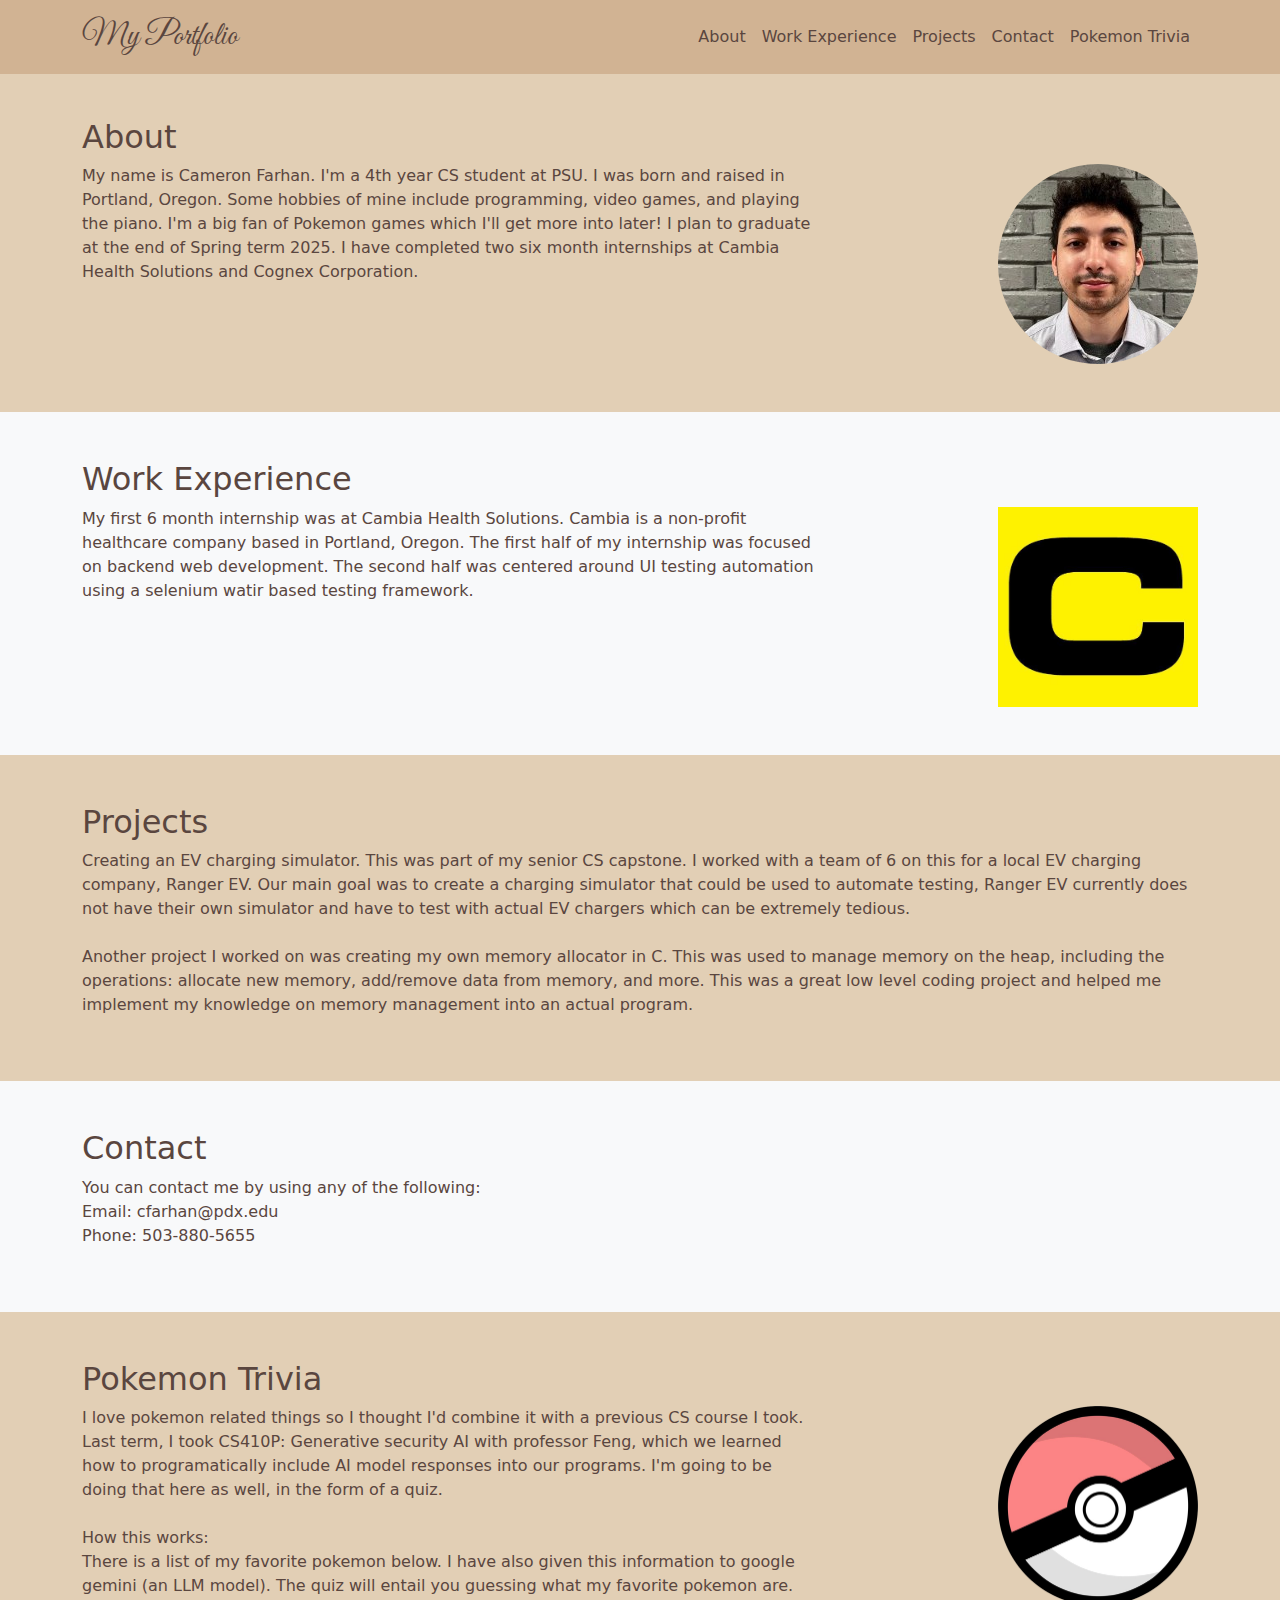
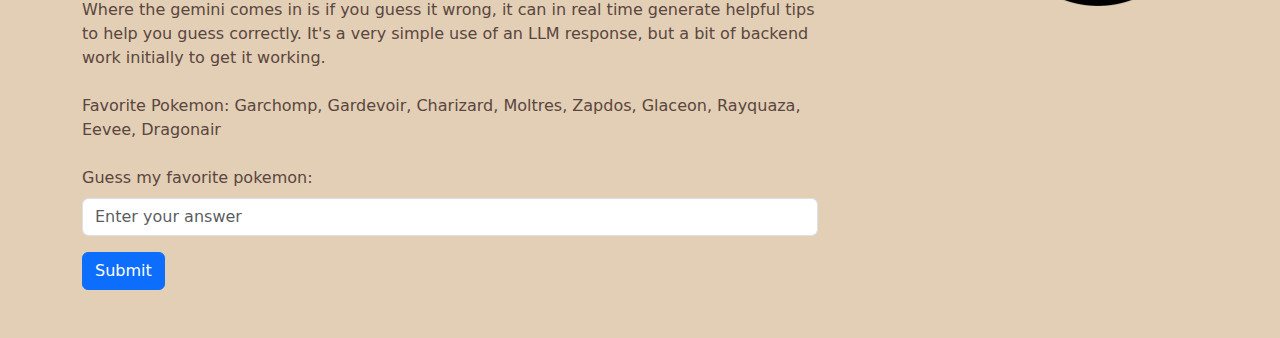
==== commit 80dd0612: "restructure project files" ====
--- a/backend/templates/index.html
+++ b/backend/templates/index.html
@@ -9,7 +9,7 @@
   <!-- Google Font for Title -->
   <link href="https://fonts.googleapis.com/css2?family=Great+Vibes&display=swap" rel="stylesheet">
 
-  <link href="./styles.css" rel="stylesheet">
+  <link href="../static/styles.css" rel="stylesheet">
 </head>
 <body>
   <!-- Navbar -->
@@ -48,7 +48,7 @@
           </p>
         </div>
         <div class="col-md-4 d-flex align-items-start justify-content-end">
-          <img src="../../images/cameron.jpg" alt="Picture of me (Cameron Farhan)" class="section-img circular">
+          <img src="../static/images/cameron.jpg" alt="Picture of me (Cameron Farhan)" class="section-img circular">
         </div>
       </div>
     </div>
@@ -69,7 +69,7 @@
           </p>
         </div>
         <div class="col-md-4 d-flex align-items-start justify-content-end">
-          <img src="../../images/cognex.jpeg" alt="Cognex logo" class="section-img">
+          <img src="../static/images/cognex.jpeg" alt="Cognex logo" class="section-img">
         </div>
       </div>
     </div>
@@ -143,7 +143,7 @@
           </div>
         </div>
         <div class="col-md-4 d-flex align-items-start justify-content-end">
-          <img src="../../images/pokeball.png" alt="Pokemon Trivia Image" class="section-img">
+          <img src="../static/images/pokeball.png" alt="Pokemon Trivia Image" class="section-img">
         </div>
       </div>
     </div>
--- a/backend/static/styles.css
+++ b/backend/static/styles.css
@@ -0,0 +1,53 @@
+    /* Define an aesthetic palette using CSS variables */
+    :root {
+        --primary-bg: #e2cfb5;          /* Base background */
+        --navbar-bg: #d1b393;           /* Darker shade for the navbar */
+        --section-bg-light: #e0d8cc;    /* Slightly darker beige for alternate sections */
+        --text-color: #5a463f;          /* Dark brown for body text */
+        --link-color: #8b5a2b;          /* Medium brown for link hover */
+      }
+      
+      body { 
+        background-color: var(--primary-bg);
+        padding-top: 70px;
+        color: var(--text-color);
+      }
+      
+      .navbar {
+        background-color: var(--navbar-bg);
+      }
+      
+      .navbar-brand {
+        font-family: 'Great Vibes', cursive;
+        font-size: 2rem;
+        color: var(--text-color);
+      }
+      
+      .navbar-nav .nav-link {
+        color: var(--text-color);
+      }
+      
+      .bg-light {
+        background-color: var(--section-bg-light);
+      }
+      
+      a.nav-link:hover {
+        color: var(--link-color);
+      }
+      
+      section {
+        padding-top: 60px;
+        padding-bottom: 60px;
+      }
+      
+      /* Fixed image dimensions and styling */
+      .section-img {
+        width: 200px;
+        height: 200px;
+        object-fit: cover;
+      }
+      
+      /* Circular style for the first image */
+      .circular {
+        border-radius: 50%;
+      }